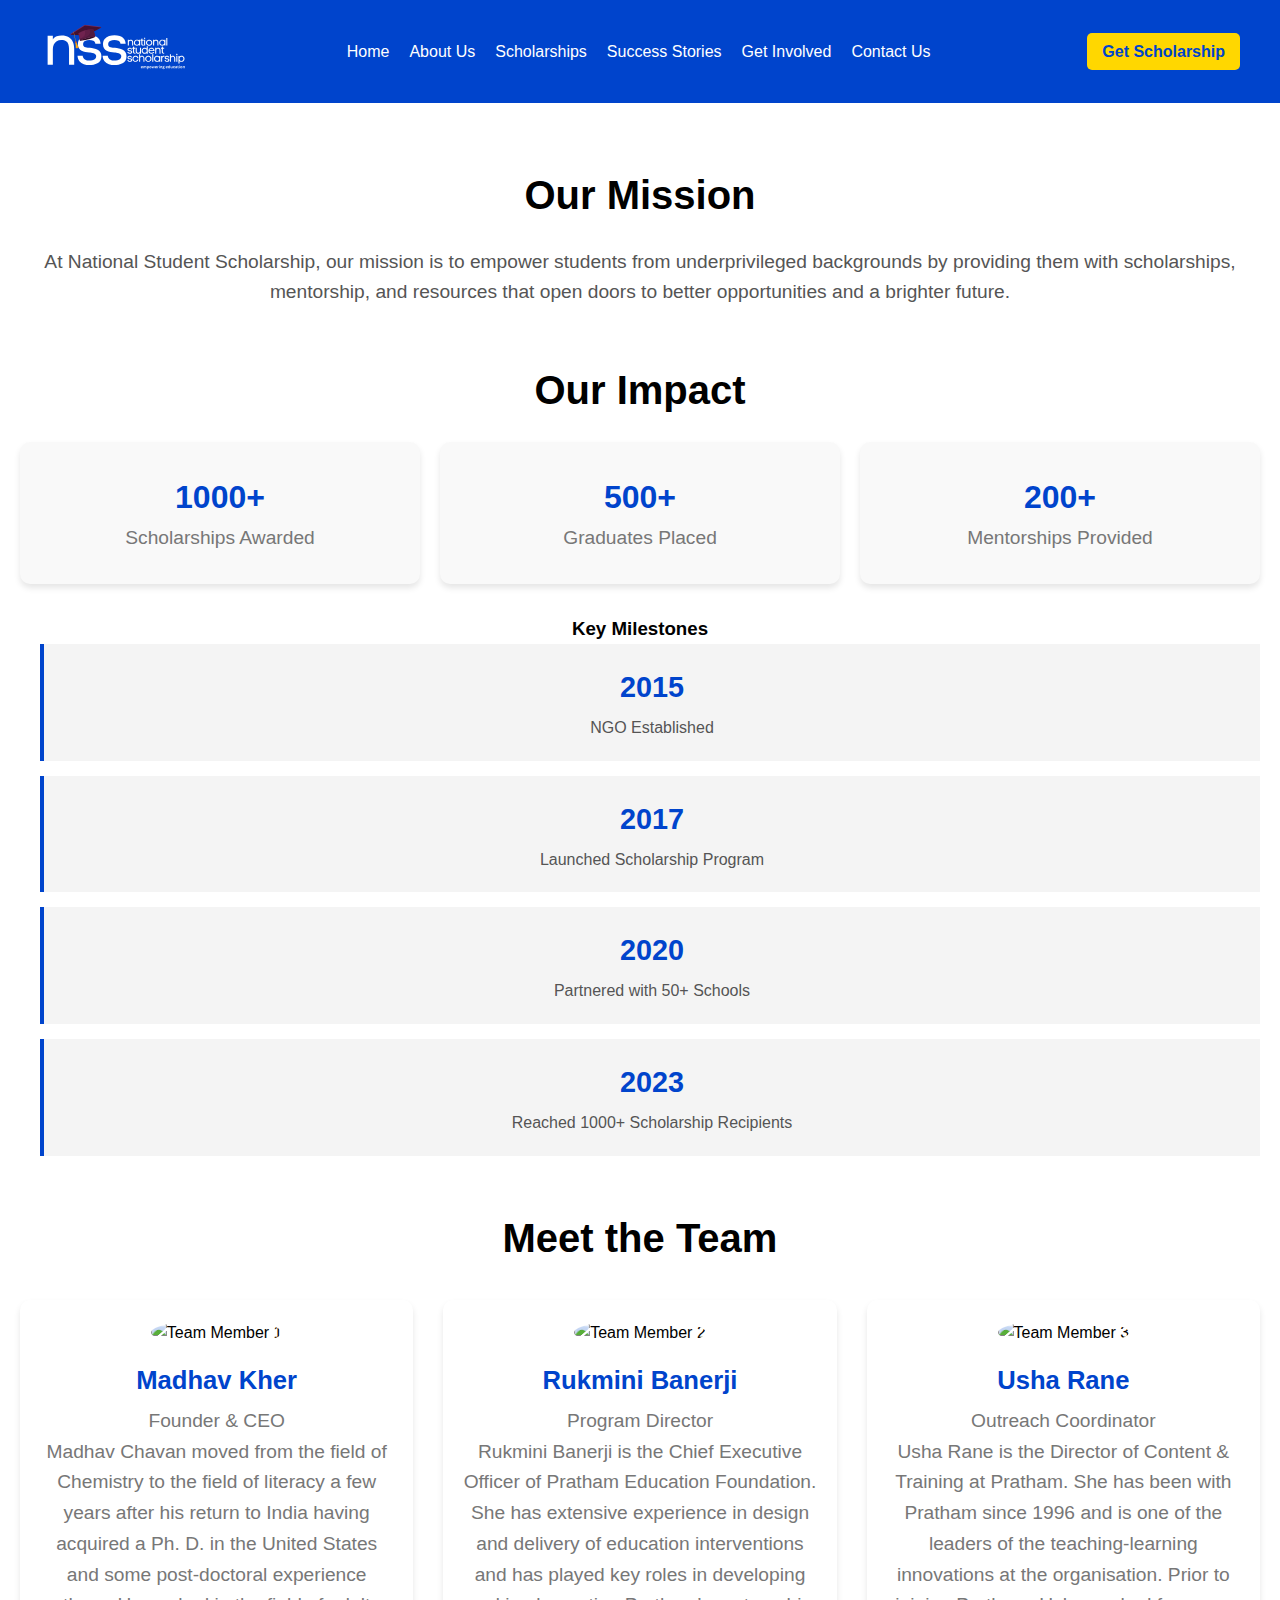
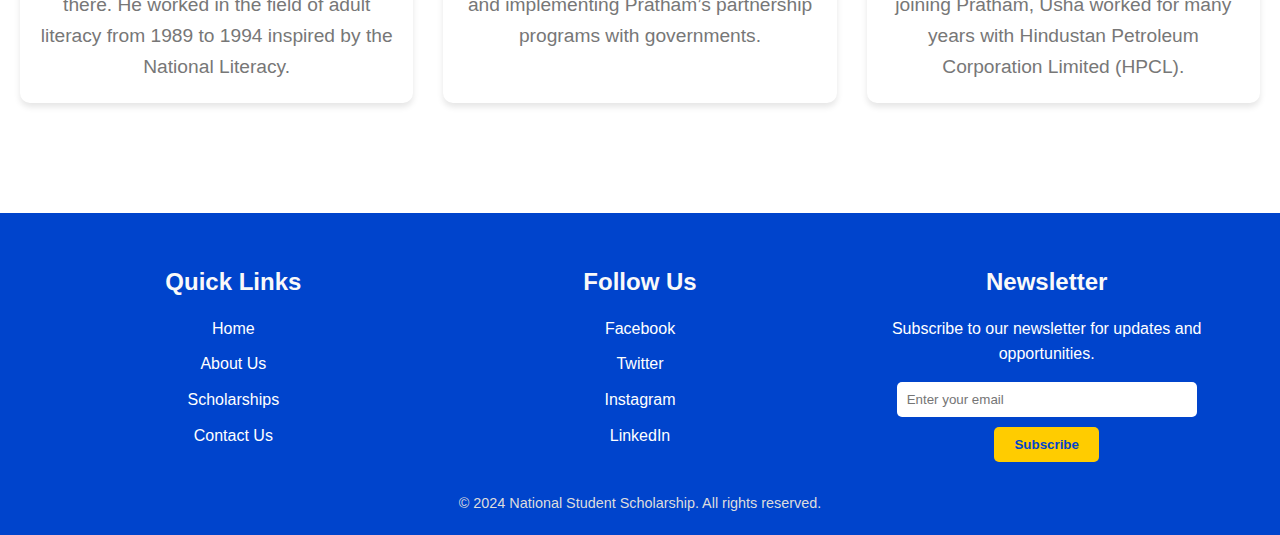
==== AboutUs.html @ a0052af7 "cc" ====
<!DOCTYPE html>
<html lang="en">
<head>
    <meta charset="UTF-8">
    <meta name="viewport" content="width=device-width, initial-scale=1.0">
    <title>About Us</title>
    <link rel="stylesheet" href="./CSS/AboutUs.css">
</head>
<body>


    <header>
        <div class="container">
          <div class="logo">
            <a href="https://www.nationalstudentscholarship.org/"><img src="./Src/Logo-nss2.svg" alt="National Student Scholarships" width="200px"></a>
            <!-- <h3>NSS</h3> -->
          </div>
          <nav class="nav-menu">
            <ul>
              <li><a href="https://www.nationalstudentscholarship.org/">Home</a></li>
              <li><a href="./AboutUs.html">About Us</a></li>
              <li><a href="./Scholarships.html">Scholarships</a></li>
              <li><a href="./SuccessStories.html">Success Stories</a></li>
              <li><a href="./Get-Involved.html">Get Involved</a></li>
              <li><a href="./Contact-Us.html">Contact Us</a></li>
            </ul>
          </nav>
          <div class="cta-button">
            <a href="https://nationalstudentscholarship.vercel.app/" class="btn">Get Scholarship</a>
          </div>
          <div class="menu-toggle">
            <span></span>
            <span></span>
            <span></span>
          </div>
        </div>
      </header>

    <!-- About Us Section -->
    <section class="about-us">
        <!-- Our Mission Section -->
        <div class="mission">
            <h2>Our Mission</h2>
            <p>At National Student Scholarship, our mission is to empower students from underprivileged backgrounds by providing them with scholarships, mentorship, and resources that open doors to better opportunities and a brighter future.</p>
        </div>

        <!-- Our Impact Section -->
        <div class="impact">
            <h2>Our Impact</h2>
            <div class="impact-stats">
                <div class="stat">
                    <h3>1000+</h3>
                    <p>Scholarships Awarded</p>
                </div>
                <div class="stat">
                    <h3>500+</h3>
                    <p>Graduates Placed</p>
                </div>
                <div class="stat">
                    <h3>200+</h3>
                    <p>Mentorships Provided</p>
                </div>
            </div>
            <h3>Key Milestones</h3>
            <div class="timeline">
                <div class="timeline-item">
                    <h4>2015</h4>
                    <p>NGO Established</p>
                </div>
                <div class="timeline-item">
                    <h4>2017</h4>
                    <p>Launched Scholarship Program</p>
                </div>
                <div class="timeline-item">
                    <h4>2020</h4>
                    <p>Partnered with 50+ Schools</p>
                </div>
                <div class="timeline-item">
                    <h4>2023</h4>
                    <p>Reached 1000+ Scholarship Recipients</p>
                </div>
            </div>
        </div>

        <!-- Meet the Team Section -->
        <div class="team">
            <h2>Meet the Team</h2>
            <div class="team-members">
                <div class="team-member">
                    <img src="https://www.pratham.org/wp-content/uploads/2019/05/Madhav-Chavan2.jpg" alt="Team Member 1">
                    <h3>Madhav Kher</h3>
                    <p>Founder & CEO</p>
                    <p>Madhav Chavan moved from the field of Chemistry to the field of literacy a few years after his return to India having acquired a Ph. D. in the United States and some post-doctoral experience there. He worked in the field of adult literacy from 1989 to 1994 inspired by the National Literacy.</p>
                </div>
                <div class="team-member">
                    <img src="https://www.pratham.org/wp-content/uploads/2019/02/farida.png" alt="Team Member 2">
                    <h3>Rukmini Banerji</h3>
                    <p>Program Director</p>
                    <p>Rukmini Banerji is the Chief Executive Officer of Pratham Education Foundation. She has extensive experience in design and delivery of education interventions and has played key roles in developing and implementing Pratham’s partnership programs with governments.</p>
                </div>
                <div class="team-member">
                    <img src="https://www.pratham.org/wp-content/uploads/2019/07/789a1def-631e-4494-a823-42aa717a5f43.jpeg" alt="Team Member 3">
                    <h3>Usha Rane</h3>
                    <p>Outreach Coordinator</p>
                    <p>Usha Rane is the Director of Content & Training at Pratham. She has been with Pratham since 1996 and is one of the leaders of the teaching-learning innovations at the organisation. Prior to joining Pratham, Usha worked for many years with Hindustan Petroleum Corporation Limited (HPCL).</p>
                </div>
            </div>
        </div>
    </section>


    <footer class="footer">
        <div class="footer-container">
          <!-- Quick Links -->
          <div class="footer-section">
            <h3>Quick Links</h3>
            <ul class="quick-links">
              <li><a href="https://www.nationalstudentscholarship.org/">Home</a></li>
              <li><a href="./AboutUs.html">About Us</a></li>
              <li><a href="./Scholarships.html">Scholarships</a></li>
              <li><a href="./Contact-Us.html">Contact Us</a></li>
            </ul>
          </div>
          <!-- Social Media Handles -->
          <div class="footer-section">
            <h3>Follow Us</h3>
            <ul class="quick-links">
              <li>
                <a href="#"><i class="fab fa-facebook-f"></i> Facebook</a>
              </li>
              <li>
                <a href="#"><i class="fab fa-twitter"></i> Twitter</a>
              </li>
              <li>
                <a href="#"><i class="fab fa-instagram"></i> Instagram</a>
              </li>
              <li>
                <a href="#"><i class="fab fa-linkedin-in"></i> LinkedIn</a>
              </li>
            </ul>
          </div>
          <!-- Newsletter Signup -->
          <div class="footer-section">
            <h3>Newsletter</h3>
            <p>Subscribe to our newsletter for updates and opportunities.</p>
            <form class="newsletter-form">
              <input type="email" placeholder="Enter your email" required />
              <button type="submit">Subscribe</button>
            </form>
          </div>
        </div>
        <div class="footer-bottom">
          <p>&copy; 2024 National Student Scholarship. All rights reserved.</p>
        </div>
      </footer>

    <!-- Font Awesome for Icons -->
    <script src="https://kit.fontawesome.com/a076d05399.js" crossorigin="anonymous"></script>

</body>
</html>
---- CSS/AboutUs.css ----
/* Global Reset */
* {
    margin: 0;
    padding: 0;
    box-sizing: border-box;
}

body {
    font-family: 'Arial', sans-serif;
}

header {
    background-color: #0044cc; /* Deep Blue */
    color: #fff;
    padding: 10px 20px;
}

.container {
    display: flex;
    align-items: center;
    justify-content: space-between;
    max-width: 1200px;
    margin: 0 auto;
}

.logo img {
    max-width: 150px;
}

.nav-menu ul {
    list-style: none;
    display: flex;
    gap: 20px;
}

.nav-menu ul li a {
    text-decoration: none;
    color: #fff;
    font-size: 16px;
    transition: color 0.3s;
}

.nav-menu ul li a:hover {
    color: #ffd700; /* Gold */
}

.cta-button .btn {
    background-color: #ffd700; /* Gold */
    color: #0044cc;
    padding: 10px 15px;
    text-decoration: none;
    border-radius: 5px;
    font-weight: bold;
    transition: background-color 0.3s;
}

.cta-button .btn:hover {
    background-color: #ffa500; /* Orange */
    color: #fff;
}

/* Responsive Design */
.menu-toggle {
    display: none;
    flex-direction: column;
    cursor: pointer;
    gap: 5px;
}

.menu-toggle span {
    width: 25px;
    height: 3px;
    background-color: #fff;
}

@media screen and (max-width: 768px) {
    .nav-menu {
        display: none;
        flex-direction: column;
        background-color: #0044cc;
        position: absolute;
        top: 60px;
        right: 20px;
        width: 200px;
        border-radius: 5px;
    }

    .nav-menu ul {
        flex-direction: column;
        gap: 10px;
        padding: 10px;
    }

    .nav-menu ul li a {
        font-size: 18px;
    }

    .menu-toggle {
        display: flex;
    }

    .menu-toggle.active + .nav-menu {
        display: flex;
    }
}




/* General Reset */

* {
    margin: 0;
    padding: 0;
    box-sizing: border-box;
}

body {
    font-family: 'Arial', sans-serif;
    line-height: 1.6;
}

/* About Us Section */
.about-us {
    padding: 60px 20px;
}

/* Our Mission Section */
.mission {
    text-align: center;
    margin-bottom: 50px;
}

.mission h2 {
    font-size: 2.5rem;
    margin-bottom: 20px;
}

.mission p {
    font-size: 1.2rem;
    color: #555;
}

/* Our Impact Section */
.impact {
    text-align: center;
    margin-bottom: 50px;
}

.impact h2 {
    font-size: 2.5rem;
    margin-bottom: 20px;
}

.impact-stats {
    display: grid;
    grid-template-columns: repeat(auto-fit, minmax(250px, 1fr));
    gap: 20px;
    margin-bottom: 30px;
}

.stat {
    background-color: #f9f9f9;
    padding: 30px;
    border-radius: 10px;
    box-shadow: 0 4px 6px rgba(0, 0, 0, 0.1);
    text-align: center;
}

.stat h3 {
    font-size: 2rem;
    color: #0044cc;
}

.stat p {
    font-size: 1.2rem;
    color: #777;
}

/* Timeline Section */
.timeline {
    display: grid;
    grid-template-columns: 1fr;
    gap: 15px;
}

.timeline-item {
    background-color: #f4f4f4;
    padding: 20px;
    border-left: 4px solid #0044cc;
    margin-left: 20px;
}

.timeline-item h4 {
    font-size: 1.8rem;
    color: #0044cc;
    margin-bottom: 5px;
}

.timeline-item p {
    font-size: 1rem;
    color: #555;
}

/* Meet the Team Section */
.team {
    text-align: center;
    margin-bottom: 50px;
}

.team h2 {
    font-size: 2.5rem;
    margin-bottom: 30px;
}

.team-members {
    display: grid;
    grid-template-columns: repeat(auto-fit, minmax(250px, 1fr));
    gap: 30px;
}

.team-member {
    background-color: #fff;
    border-radius: 10px;
    padding: 20px;
    box-shadow: 0 4px 6px rgba(0, 0, 0, 0.1);
    text-align: center;
}

.team-member img {
    width: 150px;
    height: 150px;
    border-radius: 50%;
    margin-bottom: 15px;
}

.team-member h3 {
    font-size: 1.6rem;
    margin-bottom: 5px;
    color: #0044cc;
}

.team-member p {
    font-size: 1.2rem;
    color: #777;
}

/* Responsive Design */
@media (max-width: 768px) {
    .impact-stats {
        grid-template-columns: 1fr 1fr;
    }

    .timeline {
        grid-template-columns: 1fr;
    }

    .team-members {
        grid-template-columns: 1fr 1fr;
    }
}

@media (max-width: 480px) {
    .impact-stats {
        grid-template-columns: 1fr;
    }

    .team-members {
        grid-template-columns: 1fr;
    }

    .timeline-item {
        margin-left: 0;
    }
}


/* General Reset */
* {
    margin: 0;
    padding: 0;
    box-sizing: border-box;
}

body {
    font-family: 'Arial', sans-serif;
}

/* Footer */
.footer {
    background-color: #0044cc;
    color: #fff;
    padding: 50px 20px 20px;
    text-align: center;
}

.footer-container {
    display: flex;
    flex-wrap: wrap;
    justify-content: space-around;
    gap: 20px;
    max-width: 1200px;
    margin: 0 auto;
}

/* Footer Sections */
.footer-section {
    flex: 1 1 300px;
    min-width: 200px;
}

.footer-section h3 {
    font-size: 1.5rem;
    margin-bottom: 15px;
    color: #f9f9f9;
}

/* Quick Links */
.quick-links {
    list-style: none;
    padding: 0;
}

.quick-links li {
    margin-bottom: 10px;
}

.quick-links a {
    color: #fff;
    text-decoration: none;
    font-size: 1rem;
    transition: color 0.3s;
}

.quick-links a:hover {
    color: #ffcc00;
}

/* Social Media Handles */
.social-media {
    list-style: none;
    padding: 0;
}

.social-media li {
    margin-bottom: 10px;
}

.social-media a {
    color: #fff;
    text-decoration: none;
    font-size: 1rem;
    display: flex;
    align-items: center;
    gap: 10px;
    transition: color 0.3s;
}

.social-media a:hover {
    color: #ffcc00;
}

/* Newsletter Signup */
.newsletter-form {
    display: flex;
    flex-direction: column;
    align-items: center;
    margin-top: 15px;
}

.newsletter-form input {
    width: 100%;
    max-width: 300px;
    padding: 10px;
    margin-bottom: 10px;
    border: none;
    border-radius: 5px;
}

.newsletter-form button {
    padding: 10px 20px;
    border: none;
    border-radius: 5px;
    background-color: #ffcc00;
    color: #0044cc;
    font-weight: bold;
    cursor: pointer;
    transition: background-color 0.3s;
}

.newsletter-form button:hover {
    background-color: #ffd633;
}

/* Footer Bottom */
.footer-bottom {
    margin-top: 30px;
    font-size: 0.9rem;
    color: #ddd;
}

/* Responsive Design */
@media (max-width: 768px) {
    .footer-container {
        flex-direction: column;
        align-items: center;
    }

    .footer-section {
        text-align: center;
    }

    .newsletter-form input {
        max-width: 100%;
    }
}
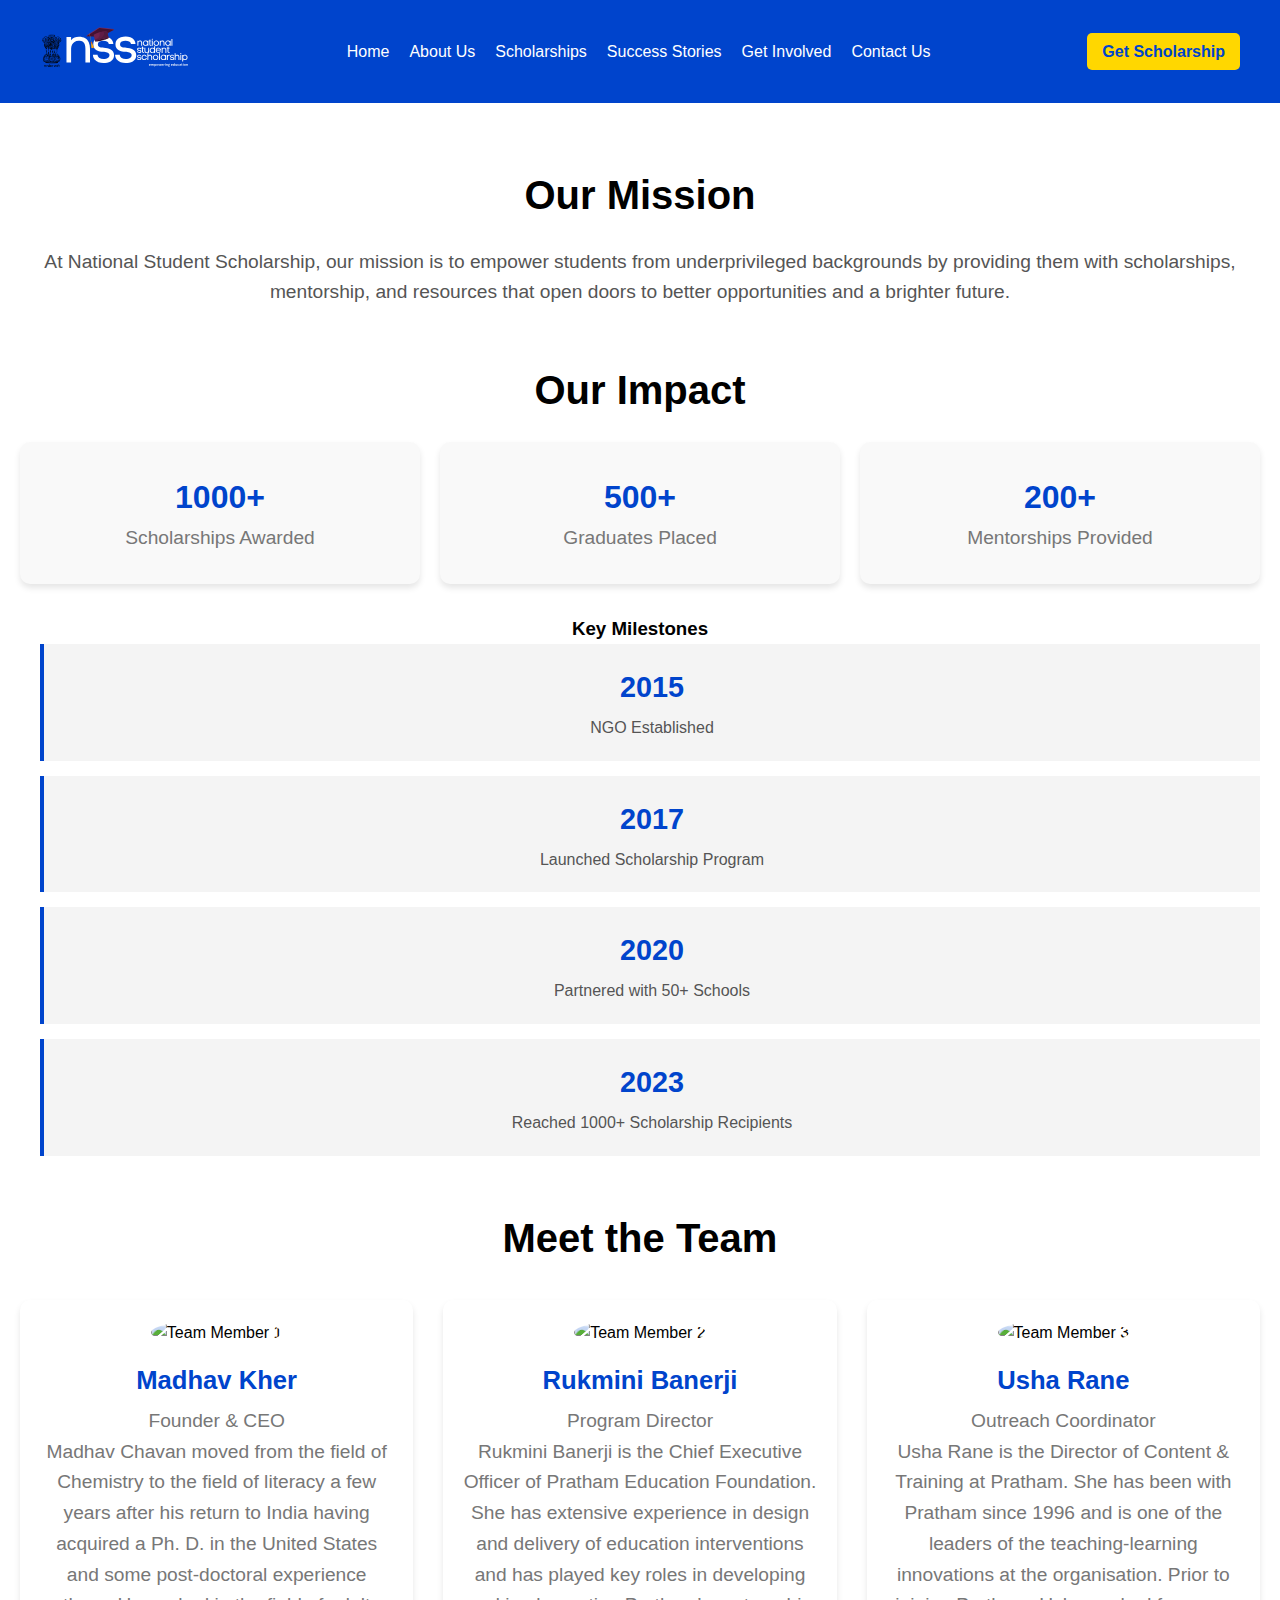
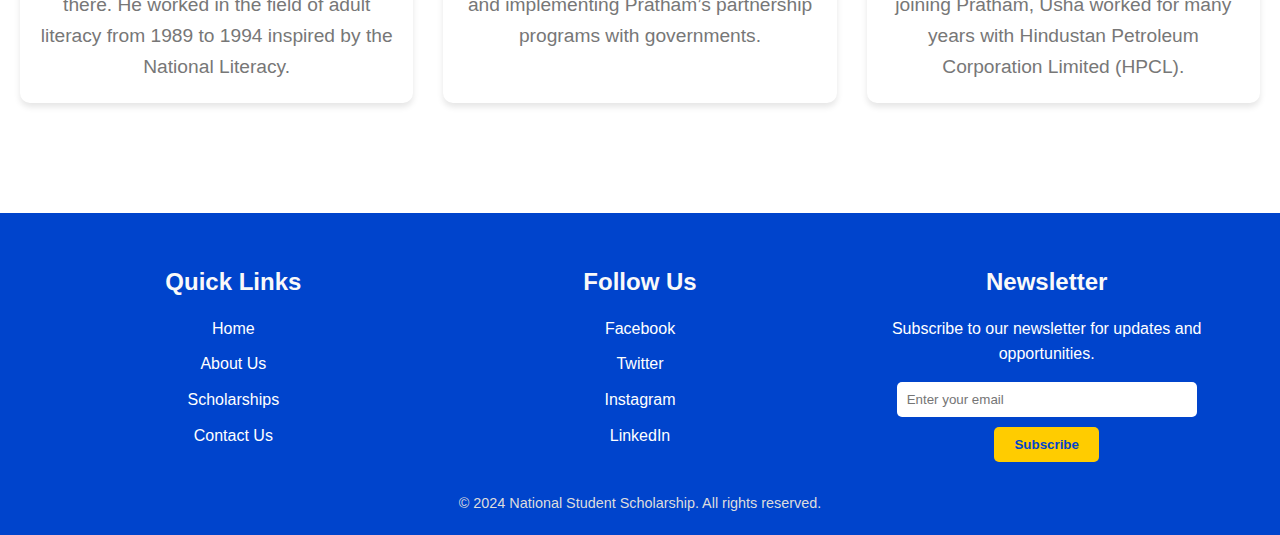
==== commit 9d81a0cd: "logo update" ====
--- a/AboutUs.html
+++ b/AboutUs.html
@@ -12,7 +12,7 @@
     <header>
         <div class="container">
           <div class="logo">
-            <a href="https://www.nationalstudentscholarship.org/"><img src="./Src/Logo-nss2.svg" alt="National Student Scholarships" width="200px"></a>
+            <a href="https://www.nationalstudentscholarship.org/"><img src="./Src/NewLogo.svg" alt="National Student Scholarships" width="200px"></a>
             <!-- <h3>NSS</h3> -->
           </div>
           <nav class="nav-menu">
@@ -132,7 +132,7 @@
                 <a href="#"><i class="fab fa-twitter"></i> Twitter</a>
               </li>
               <li>
-                <a href="#"><i class="fab fa-instagram"></i> Instagram</a>
+                <a href="https://www.instagram.com/nationalstudentscholarship/"><i class="fab fa-instagram"></i> Instagram</a>
               </li>
               <li>
                 <a href="#"><i class="fab fa-linkedin-in"></i> LinkedIn</a>
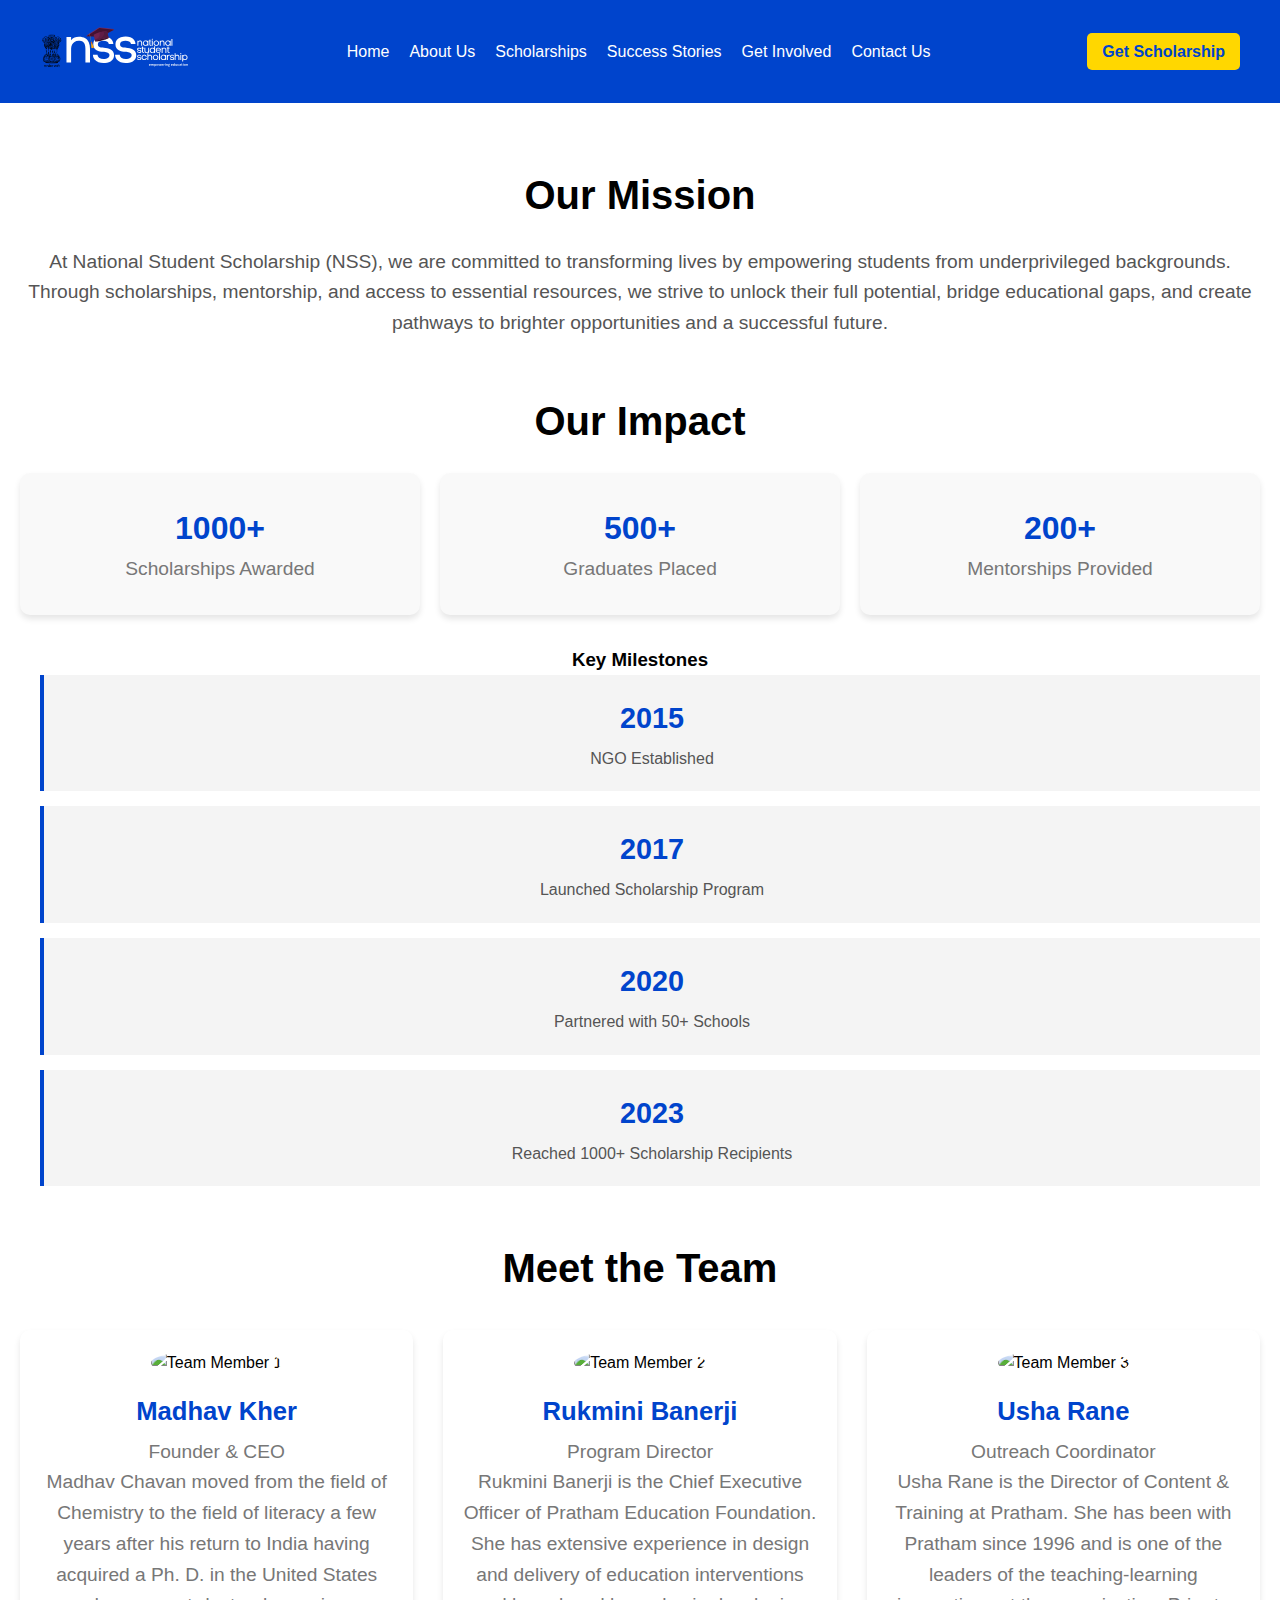
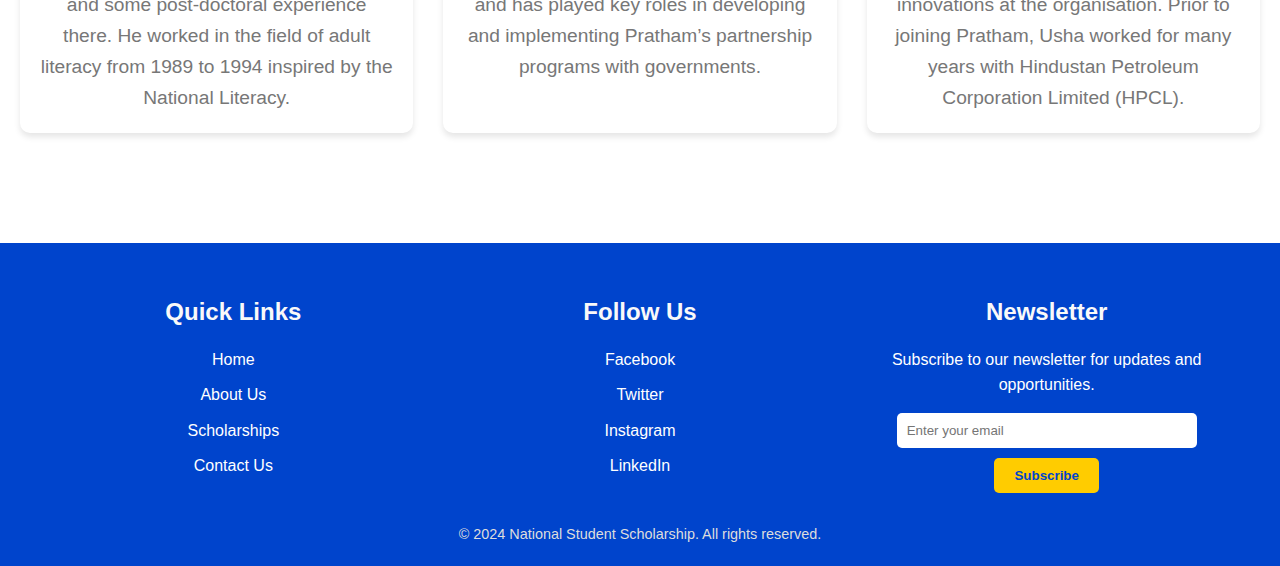
==== commit 0abe7b0b: "cc" ====
--- a/AboutUs.html
+++ b/AboutUs.html
@@ -41,7 +41,7 @@
         <!-- Our Mission Section -->
         <div class="mission">
             <h2>Our Mission</h2>
-            <p>At National Student Scholarship, our mission is to empower students from underprivileged backgrounds by providing them with scholarships, mentorship, and resources that open doors to better opportunities and a brighter future.</p>
+            <p>At National Student Scholarship (NSS), we are committed to transforming lives by empowering students from underprivileged backgrounds. Through scholarships, mentorship, and access to essential resources, we strive to unlock their full potential, bridge educational gaps, and create pathways to brighter opportunities and a successful future.</p>
         </div>
 
         <!-- Our Impact Section -->
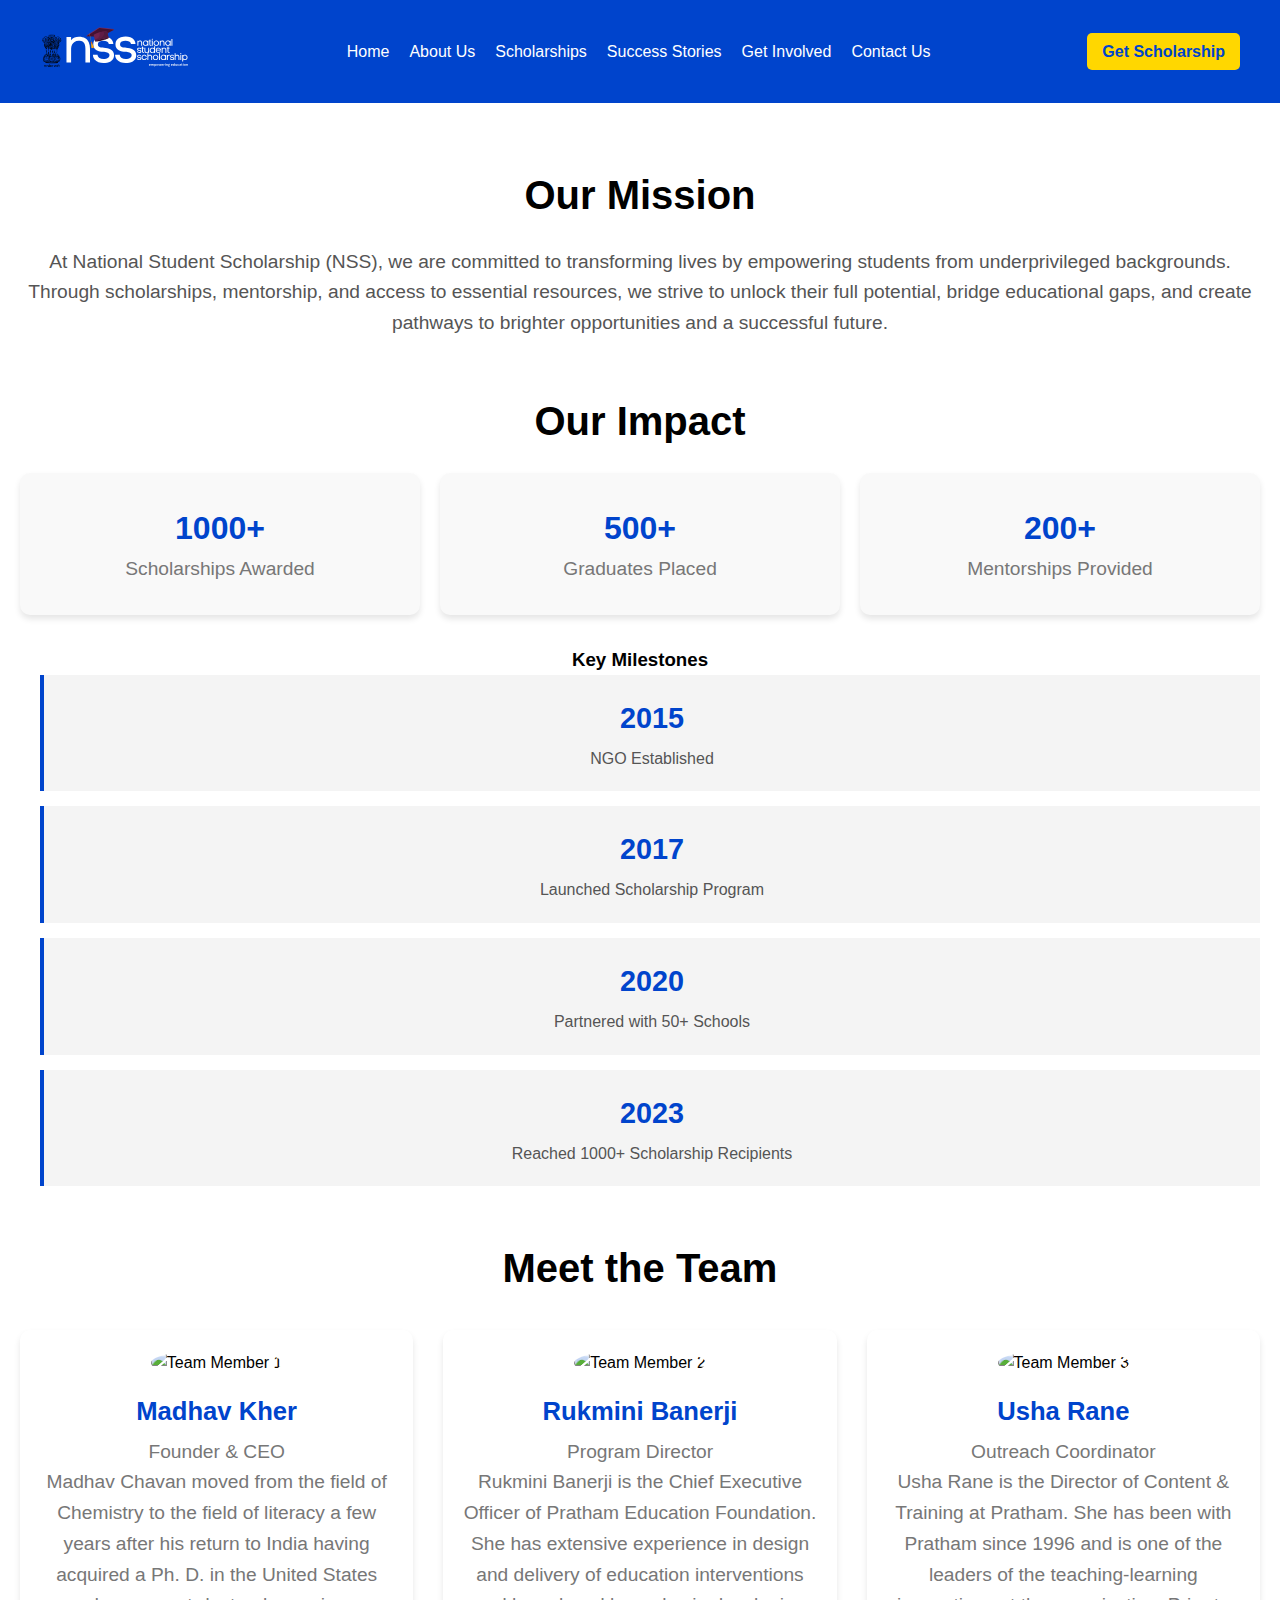
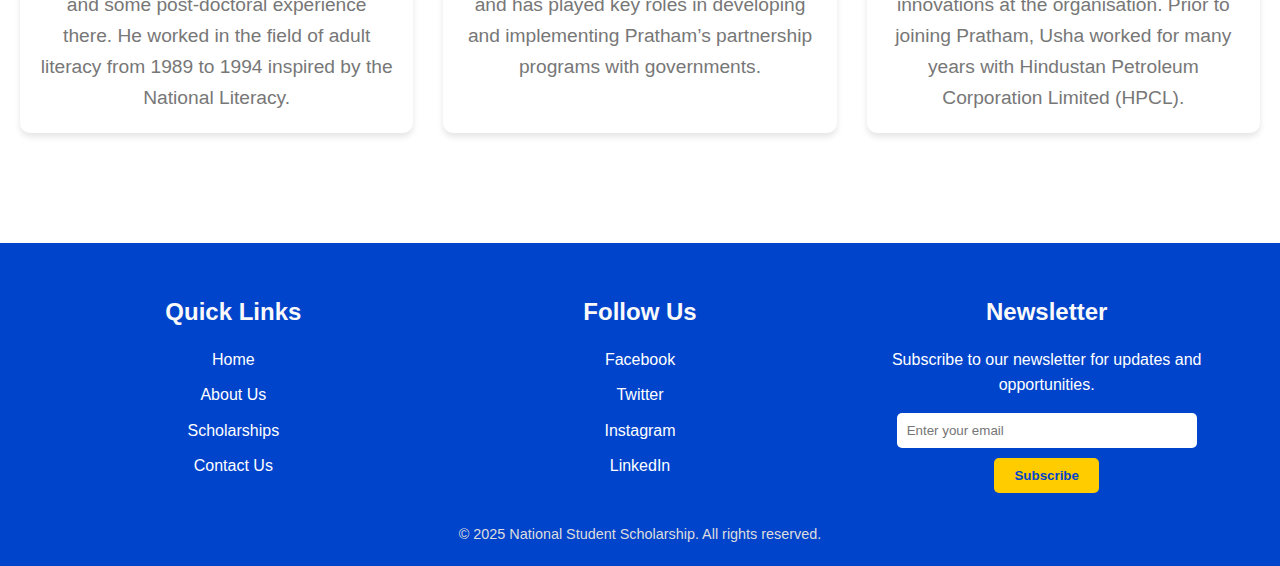
==== commit 14dcd979: "CC" ====
--- a/AboutUs.html
+++ b/AboutUs.html
@@ -1,161 +1,176 @@
 <!DOCTYPE html>
 <html lang="en">
+
 <head>
-    <meta charset="UTF-8">
-    <meta name="viewport" content="width=device-width, initial-scale=1.0">
-    <title>About Us</title>
-    <link rel="stylesheet" href="./CSS/AboutUs.css">
+  <meta charset="UTF-8">
+  <meta name="viewport" content="width=device-width, initial-scale=1.0">
+  <title>About Us</title>
+  <link rel="stylesheet" href="./CSS/AboutUs.css">
 </head>
+
 <body>
 
 
-    <header>
-        <div class="container">
-          <div class="logo">
-            <a href="https://www.nationalstudentscholarship.org/"><img src="./Src/NewLogo.svg" alt="National Student Scholarships" width="200px"></a>
-            <!-- <h3>NSS</h3> -->
-          </div>
-          <nav class="nav-menu">
-            <ul>
-              <li><a href="https://www.nationalstudentscholarship.org/">Home</a></li>
-              <li><a href="./AboutUs.html">About Us</a></li>
-              <li><a href="./Scholarships.html">Scholarships</a></li>
-              <li><a href="./SuccessStories.html">Success Stories</a></li>
-              <li><a href="./Get-Involved.html">Get Involved</a></li>
-              <li><a href="./Contact-Us.html">Contact Us</a></li>
-            </ul>
-          </nav>
-          <div class="cta-button">
-            <a href="https://nationalstudentscholarship.vercel.app/" class="btn">Get Scholarship</a>
-          </div>
-          <div class="menu-toggle">
+  <header>
+    <div class="container">
+      <div class="logo">
+        <a href="https://www.nationalstudentscholarship.org/"><img src="./Src/NewLogo.svg"
+            alt="National Student Scholarships" width="200px"></a>
+        <!-- <h3>NSS</h3> -->
+      </div>
+      <nav class="nav-menu">
+        <ul>
+          <li><a href="https://www.nationalstudentscholarship.org/">Home</a></li>
+          <li><a href="./AboutUs.html">About Us</a></li>
+          <li><a href="./scholarships-for-students.html">Scholarships</a></li>
+          <li><a href="./SuccessStories.html">Success Stories</a></li>
+          <li><a href="./Get-Involved.html">Get Involved</a></li>
+          <li><a href="./Contact-Us.html">Contact Us</a></li>
+        </ul>
+      </nav>
+      <div class="cta-button">
+        <a href="https://nationalstudentscholarship.vercel.app/" class="btn">Get Scholarship</a>
+      </div>
+      <!-- <div class="menu-toggle">
             <span></span>
             <span></span>
             <span></span>
-          </div>
+          </div> -->
+    </div>
+  </header>
+
+  <!-- About Us Section -->
+  <section class="about-us">
+    <!-- Our Mission Section -->
+    <div class="mission">
+      <h2>Our Mission</h2>
+      <p>At National Student Scholarship (NSS), we are committed to transforming lives by empowering students from
+        underprivileged backgrounds. Through scholarships, mentorship, and access to essential resources, we strive to
+        unlock their full potential, bridge educational gaps, and create pathways to brighter opportunities and a
+        successful future.</p>
+    </div>
+
+    <!-- Our Impact Section -->
+    <div class="impact">
+      <h2>Our Impact</h2>
+      <div class="impact-stats">
+        <div class="stat">
+          <h3>1000+</h3>
+          <p>Scholarships Awarded</p>
         </div>
-      </header>
+        <div class="stat">
+          <h3>500+</h3>
+          <p>Graduates Placed</p>
+        </div>
+        <div class="stat">
+          <h3>200+</h3>
+          <p>Mentorships Provided</p>
+        </div>
+      </div>
+      <h3>Key Milestones</h3>
+      <div class="timeline">
+        <div class="timeline-item">
+          <h4>2015</h4>
+          <p>NGO Established</p>
+        </div>
+        <div class="timeline-item">
+          <h4>2017</h4>
+          <p>Launched Scholarship Program</p>
+        </div>
+        <div class="timeline-item">
+          <h4>2020</h4>
+          <p>Partnered with 50+ Schools</p>
+        </div>
+        <div class="timeline-item">
+          <h4>2023</h4>
+          <p>Reached 1000+ Scholarship Recipients</p>
+        </div>
+      </div>
+    </div>
 
-    <!-- About Us Section -->
-    <section class="about-us">
-        <!-- Our Mission Section -->
-        <div class="mission">
-            <h2>Our Mission</h2>
-            <p>At National Student Scholarship (NSS), we are committed to transforming lives by empowering students from underprivileged backgrounds. Through scholarships, mentorship, and access to essential resources, we strive to unlock their full potential, bridge educational gaps, and create pathways to brighter opportunities and a successful future.</p>
+    <!-- Meet the Team Section -->
+    <div class="team">
+      <h2>Meet the Team</h2>
+      <div class="team-members">
+        <div class="team-member">
+          <img src="https://www.pratham.org/wp-content/uploads/2019/05/Madhav-Chavan2.jpg" alt="Team Member 1">
+          <h3>Madhav Kher</h3>
+          <p>Founder & CEO</p>
+          <p>Madhav Chavan moved from the field of Chemistry to the field of literacy a few years after his return to
+            India having acquired a Ph. D. in the United States and some post-doctoral experience there. He worked in
+            the field of adult literacy from 1989 to 1994 inspired by the National Literacy.</p>
         </div>
-
-        <!-- Our Impact Section -->
-        <div class="impact">
-            <h2>Our Impact</h2>
-            <div class="impact-stats">
-                <div class="stat">
-                    <h3>1000+</h3>
-                    <p>Scholarships Awarded</p>
-                </div>
-                <div class="stat">
-                    <h3>500+</h3>
-                    <p>Graduates Placed</p>
-                </div>
-                <div class="stat">
-                    <h3>200+</h3>
-                    <p>Mentorships Provided</p>
-                </div>
-            </div>
-            <h3>Key Milestones</h3>
-            <div class="timeline">
-                <div class="timeline-item">
-                    <h4>2015</h4>
-                    <p>NGO Established</p>
-                </div>
-                <div class="timeline-item">
-                    <h4>2017</h4>
-                    <p>Launched Scholarship Program</p>
-                </div>
-                <div class="timeline-item">
-                    <h4>2020</h4>
-                    <p>Partnered with 50+ Schools</p>
-                </div>
-                <div class="timeline-item">
-                    <h4>2023</h4>
-                    <p>Reached 1000+ Scholarship Recipients</p>
-                </div>
-            </div>
+        <div class="team-member">
+          <img src="https://www.pratham.org/wp-content/uploads/2019/02/farida.png" alt="Team Member 2">
+          <h3>Rukmini Banerji</h3>
+          <p>Program Director</p>
+          <p>Rukmini Banerji is the Chief Executive Officer of Pratham Education Foundation. She has extensive
+            experience in design and delivery of education interventions and has played key roles in developing and
+            implementing Pratham’s partnership programs with governments.</p>
         </div>
-
-        <!-- Meet the Team Section -->
-        <div class="team">
-            <h2>Meet the Team</h2>
-            <div class="team-members">
-                <div class="team-member">
-                    <img src="https://www.pratham.org/wp-content/uploads/2019/05/Madhav-Chavan2.jpg" alt="Team Member 1">
-                    <h3>Madhav Kher</h3>
-                    <p>Founder & CEO</p>
-                    <p>Madhav Chavan moved from the field of Chemistry to the field of literacy a few years after his return to India having acquired a Ph. D. in the United States and some post-doctoral experience there. He worked in the field of adult literacy from 1989 to 1994 inspired by the National Literacy.</p>
-                </div>
-                <div class="team-member">
-                    <img src="https://www.pratham.org/wp-content/uploads/2019/02/farida.png" alt="Team Member 2">
-                    <h3>Rukmini Banerji</h3>
-                    <p>Program Director</p>
-                    <p>Rukmini Banerji is the Chief Executive Officer of Pratham Education Foundation. She has extensive experience in design and delivery of education interventions and has played key roles in developing and implementing Pratham’s partnership programs with governments.</p>
-                </div>
-                <div class="team-member">
-                    <img src="https://www.pratham.org/wp-content/uploads/2019/07/789a1def-631e-4494-a823-42aa717a5f43.jpeg" alt="Team Member 3">
-                    <h3>Usha Rane</h3>
-                    <p>Outreach Coordinator</p>
-                    <p>Usha Rane is the Director of Content & Training at Pratham. She has been with Pratham since 1996 and is one of the leaders of the teaching-learning innovations at the organisation. Prior to joining Pratham, Usha worked for many years with Hindustan Petroleum Corporation Limited (HPCL).</p>
-                </div>
-            </div>
+        <div class="team-member">
+          <img src="https://www.pratham.org/wp-content/uploads/2019/07/789a1def-631e-4494-a823-42aa717a5f43.jpeg"
+            alt="Team Member 3">
+          <h3>Usha Rane</h3>
+          <p>Outreach Coordinator</p>
+          <p>Usha Rane is the Director of Content & Training at Pratham. She has been with Pratham since 1996 and is one
+            of the leaders of the teaching-learning innovations at the organisation. Prior to joining Pratham, Usha
+            worked for many years with Hindustan Petroleum Corporation Limited (HPCL).</p>
         </div>
-    </section>
+      </div>
+    </div>
+  </section>
 
 
-    <footer class="footer">
-        <div class="footer-container">
-          <!-- Quick Links -->
-          <div class="footer-section">
-            <h3>Quick Links</h3>
-            <ul class="quick-links">
-              <li><a href="https://www.nationalstudentscholarship.org/">Home</a></li>
-              <li><a href="./AboutUs.html">About Us</a></li>
-              <li><a href="./Scholarships.html">Scholarships</a></li>
-              <li><a href="./Contact-Us.html">Contact Us</a></li>
-            </ul>
-          </div>
-          <!-- Social Media Handles -->
-          <div class="footer-section">
-            <h3>Follow Us</h3>
-            <ul class="quick-links">
-              <li>
-                <a href="#"><i class="fab fa-facebook-f"></i> Facebook</a>
-              </li>
-              <li>
-                <a href="#"><i class="fab fa-twitter"></i> Twitter</a>
-              </li>
-              <li>
-                <a href="https://www.instagram.com/nationalstudentscholarship/"><i class="fab fa-instagram"></i> Instagram</a>
-              </li>
-              <li>
-                <a href="#"><i class="fab fa-linkedin-in"></i> LinkedIn</a>
-              </li>
-            </ul>
-          </div>
-          <!-- Newsletter Signup -->
-          <div class="footer-section">
-            <h3>Newsletter</h3>
-            <p>Subscribe to our newsletter for updates and opportunities.</p>
-            <form class="newsletter-form">
-              <input type="email" placeholder="Enter your email" required />
-              <button type="submit">Subscribe</button>
-            </form>
-          </div>
-        </div>
-        <div class="footer-bottom">
-          <p>&copy; 2024 National Student Scholarship. All rights reserved.</p>
-        </div>
-      </footer>
+  <footer class="footer">
+    <div class="footer-container">
+      <!-- Quick Links -->
+      <div class="footer-section">
+        <h3>Quick Links</h3>
+        <ul class="quick-links">
+          <li><a href="https://www.nationalstudentscholarship.org/">Home</a></li>
+          <li><a href="./AboutUs.html">About Us</a></li>
+          <li><a href="./scholarships-for-students.html">Scholarships</a></li>
+          <li><a href="./Contact-Us.html">Contact Us</a></li>
+        </ul>
+      </div>
+      <!-- Social Media Handles -->
+      <div class="footer-section">
+        <h3>Follow Us</h3>
+        <ul class="quick-links">
+          <li>
+            <a href="#"><i class="fab fa-facebook-f"></i> Facebook</a>
+          </li>
+          <li>
+            <a href="#"><i class="fab fa-twitter"></i> Twitter</a>
+          </li>
+          <li>
+            <a href="https://www.instagram.com/nationalstudentscholarship/"><i class="fab fa-instagram"></i>
+              Instagram</a>
+          </li>
+          <li>
+            <a href="#"><i class="fab fa-linkedin-in"></i> LinkedIn</a>
+          </li>
+        </ul>
+      </div>
+      <!-- Newsletter Signup -->
+      <div class="footer-section">
+        <h3>Newsletter</h3>
+        <p>Subscribe to our newsletter for updates and opportunities.</p>
+        <form class="newsletter-form">
+          <input type="email" placeholder="Enter your email" required />
+          <button type="submit">Subscribe</button>
+        </form>
+      </div>
+    </div>
+    <div class="footer-bottom">
+      <p>&copy; 2025 National Student Scholarship. All rights reserved.</p>
+    </div>
+  </footer>
 
-    <!-- Font Awesome for Icons -->
-    <script src="https://kit.fontawesome.com/a076d05399.js" crossorigin="anonymous"></script>
+  <!-- Font Awesome for Icons -->
+  <script src="https://kit.fontawesome.com/a076d05399.js" crossorigin="anonymous"></script>
 
 </body>
+
 </html>--- a/CSS/AboutUs.css
+++ b/CSS/AboutUs.css
@@ -10,7 +10,8 @@
 }
 
 header {
-    background-color: #0044cc; /* Deep Blue */
+    background-color: #0044cc;
+    /* Deep Blue */
     color: #fff;
     padding: 10px 20px;
 }
@@ -41,11 +42,13 @@
 }
 
 .nav-menu ul li a:hover {
-    color: #ffd700; /* Gold */
+    color: #ffd700;
+    /* Gold */
 }
 
 .cta-button .btn {
-    background-color: #ffd700; /* Gold */
+    background-color: #ffd700;
+    /* Gold */
     color: #0044cc;
     padding: 10px 15px;
     text-decoration: none;
@@ -55,7 +58,8 @@
 }
 
 .cta-button .btn:hover {
-    background-color: #ffa500; /* Orange */
+    background-color: #ffa500;
+    /* Orange */
     color: #fff;
 }
 
@@ -99,7 +103,7 @@
         display: flex;
     }
 
-    .menu-toggle.active + .nav-menu {
+    .menu-toggle.active+.nav-menu {
         display: flex;
     }
 }
